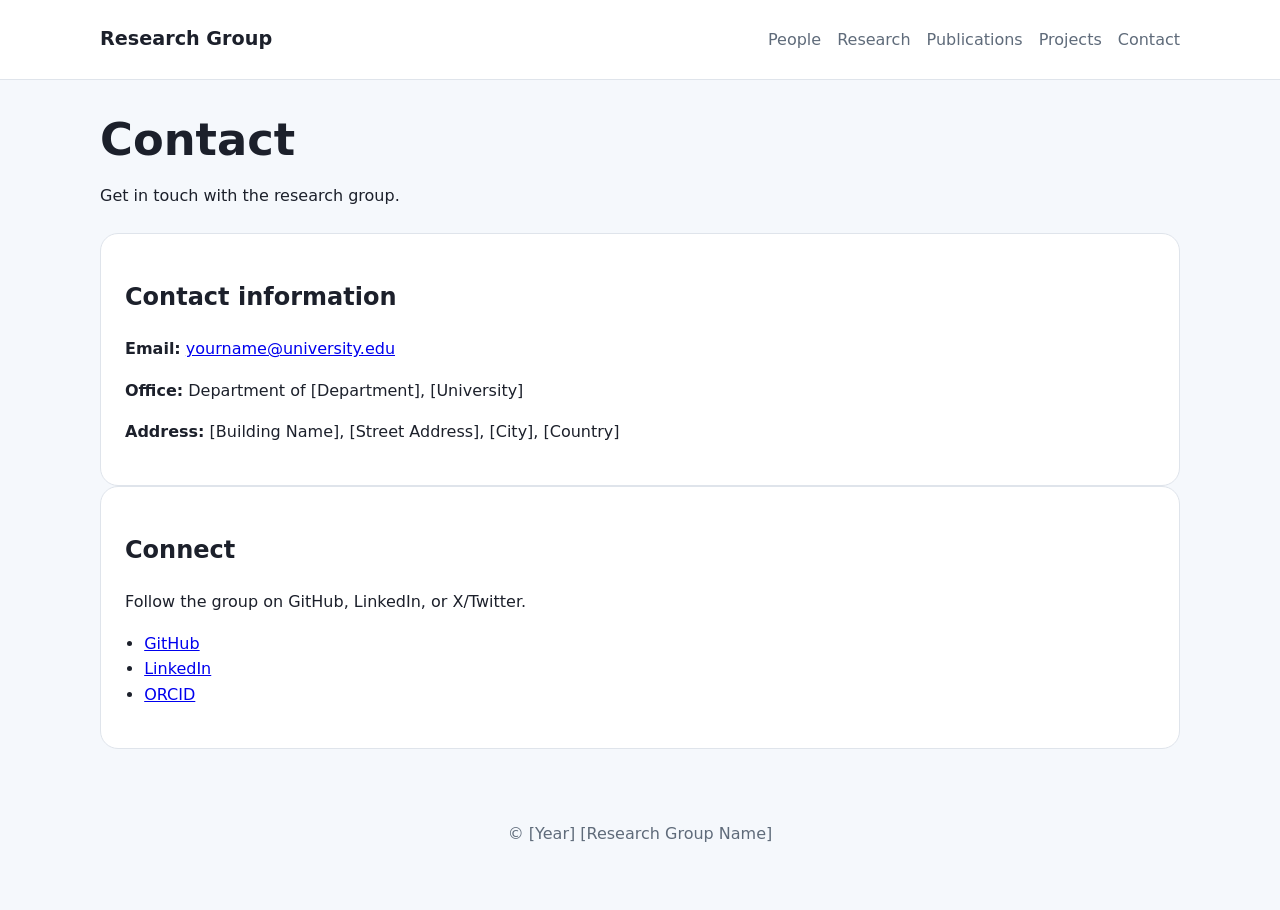
==== contact.html @ a51991b3 "Initial research group website scaffold" ====
<!DOCTYPE html>
<html lang="en">
<head>
  <meta charset="UTF-8" />
  <meta name="viewport" content="width=device-width, initial-scale=1.0" />
  <title>Contact | Research Group</title>
  <link rel="stylesheet" href="css/styles.css" />
</head>
<body>
  <header class="site-header">
    <div class="container">
      <a class="brand" href="index.html">Research Group</a>
      <nav>
        <a href="people.html">People</a>
        <a href="research.html">Research</a>
        <a href="publications.html">Publications</a>
        <a href="projects.html">Projects</a>
        <a href="contact.html">Contact</a>
      </nav>
    </div>
  </header>

  <main class="container">
    <section class="page-title">
      <h1>Contact</h1>
      <p>Get in touch with the research group.</p>
    </section>

    <section class="content-block contact-block">
      <h2>Contact information</h2>
      <p><strong>Email:</strong> <a href="mailto:yourname@university.edu">yourname@university.edu</a></p>
      <p><strong>Office:</strong> Department of [Department], [University]</p>
      <p><strong>Address:</strong> [Building Name], [Street Address], [City], [Country]</p>
    </section>

    <section class="content-block">
      <h2>Connect</h2>
      <p>Follow the group on GitHub, LinkedIn, or X/Twitter.</p>
      <ul>
        <li><a href="#">GitHub</a></li>
        <li><a href="#">LinkedIn</a></li>
        <li><a href="#">ORCID</a></li>
      </ul>
    </section>
  </main>

  <footer class="site-footer">
    <div class="container">
      <p>© [Year] [Research Group Name]</p>
    </div>
  </footer>
</body>
</html>
---- css/styles.css ----
:root {
  --bg: #f5f8fc;
  --surface: #ffffff;
  --text: #1c202b;
  --muted: #5f6b7a;
  --accent: #2f6bf2;
  --border: #dfe4eb;
}

* {
  box-sizing: border-box;
}

body {
  margin: 0;
  font-family: Inter, system-ui, -apple-system, BlinkMacSystemFont, "Segoe UI", sans-serif;
  background: var(--bg);
  color: var(--text);
  line-height: 1.6;
}

.container {
  width: min(1080px, calc(100% - 2rem));
  margin: 0 auto;
  padding: 1.5rem 0;
}

.site-header {
  background: var(--surface);
  border-bottom: 1px solid var(--border);
  position: sticky;
  top: 0;
  z-index: 20;
}

.site-header .container {
  display: flex;
  align-items: center;
  justify-content: space-between;
  gap: 1rem;
}

.brand {
  font-weight: 700;
  font-size: 1.2rem;
  color: var(--text);
  text-decoration: none;
}

nav {
  display: flex;
  flex-wrap: wrap;
  gap: 1rem;
}

nav a {
  color: var(--muted);
  text-decoration: none;
}

nav a:hover {
  color: var(--text);
}

.hero {
  padding: 4rem 0;
}

.eyebrow {
  text-transform: uppercase;
  letter-spacing: 0.16em;
  font-size: 0.85rem;
  color: var(--accent);
  margin-bottom: 1rem;
}

h1 {
  font-size: clamp(2rem, 3.5vw, 3.5rem);
  margin: 0 0 1rem;
}

p {
  margin: 0 0 1rem;
}

.hero-links {
  display: flex;
  flex-wrap: wrap;
  gap: 1rem;
}

.button,
.button.secondary {
  padding: 0.9rem 1.5rem;
  border-radius: 999px;
  text-decoration: none;
  font-weight: 600;
}

.button {
  background: var(--accent);
  color: white;
}

.button.secondary {
  background: transparent;
  color: var(--accent);
  border: 1px solid var(--accent);
}

.feature-grid,
.profile-grid,
.project-grid {
  display: grid;
  gap: 1.5rem;
  grid-template-columns: repeat(auto-fit, minmax(240px, 1fr));
}

.feature-grid article,
.profile-card,
.project-grid article,
.publication-list article,
.content-block {
  background: var(--surface);
  border: 1px solid var(--border);
  border-radius: 18px;
  padding: 1.5rem;
}

.page-title {
  margin-bottom: 1.5rem;
}

.page-title h1 {
  margin-bottom: 0.5rem;
}

.publication-list article h2,
.project-grid article h2,
.profile-card h2 {
  margin-top: 0;
}

.contact-block ul,
.content-block ul {
  padding-left: 1.2rem;
}

.site-footer {
  padding: 1.5rem 0;
  text-align: center;
  color: var(--muted);
}

@media (max-width: 700px) {
  .site-header .container {
    flex-direction: column;
    align-items: flex-start;
  }

  .hero {
    padding-top: 2rem;
  }
}
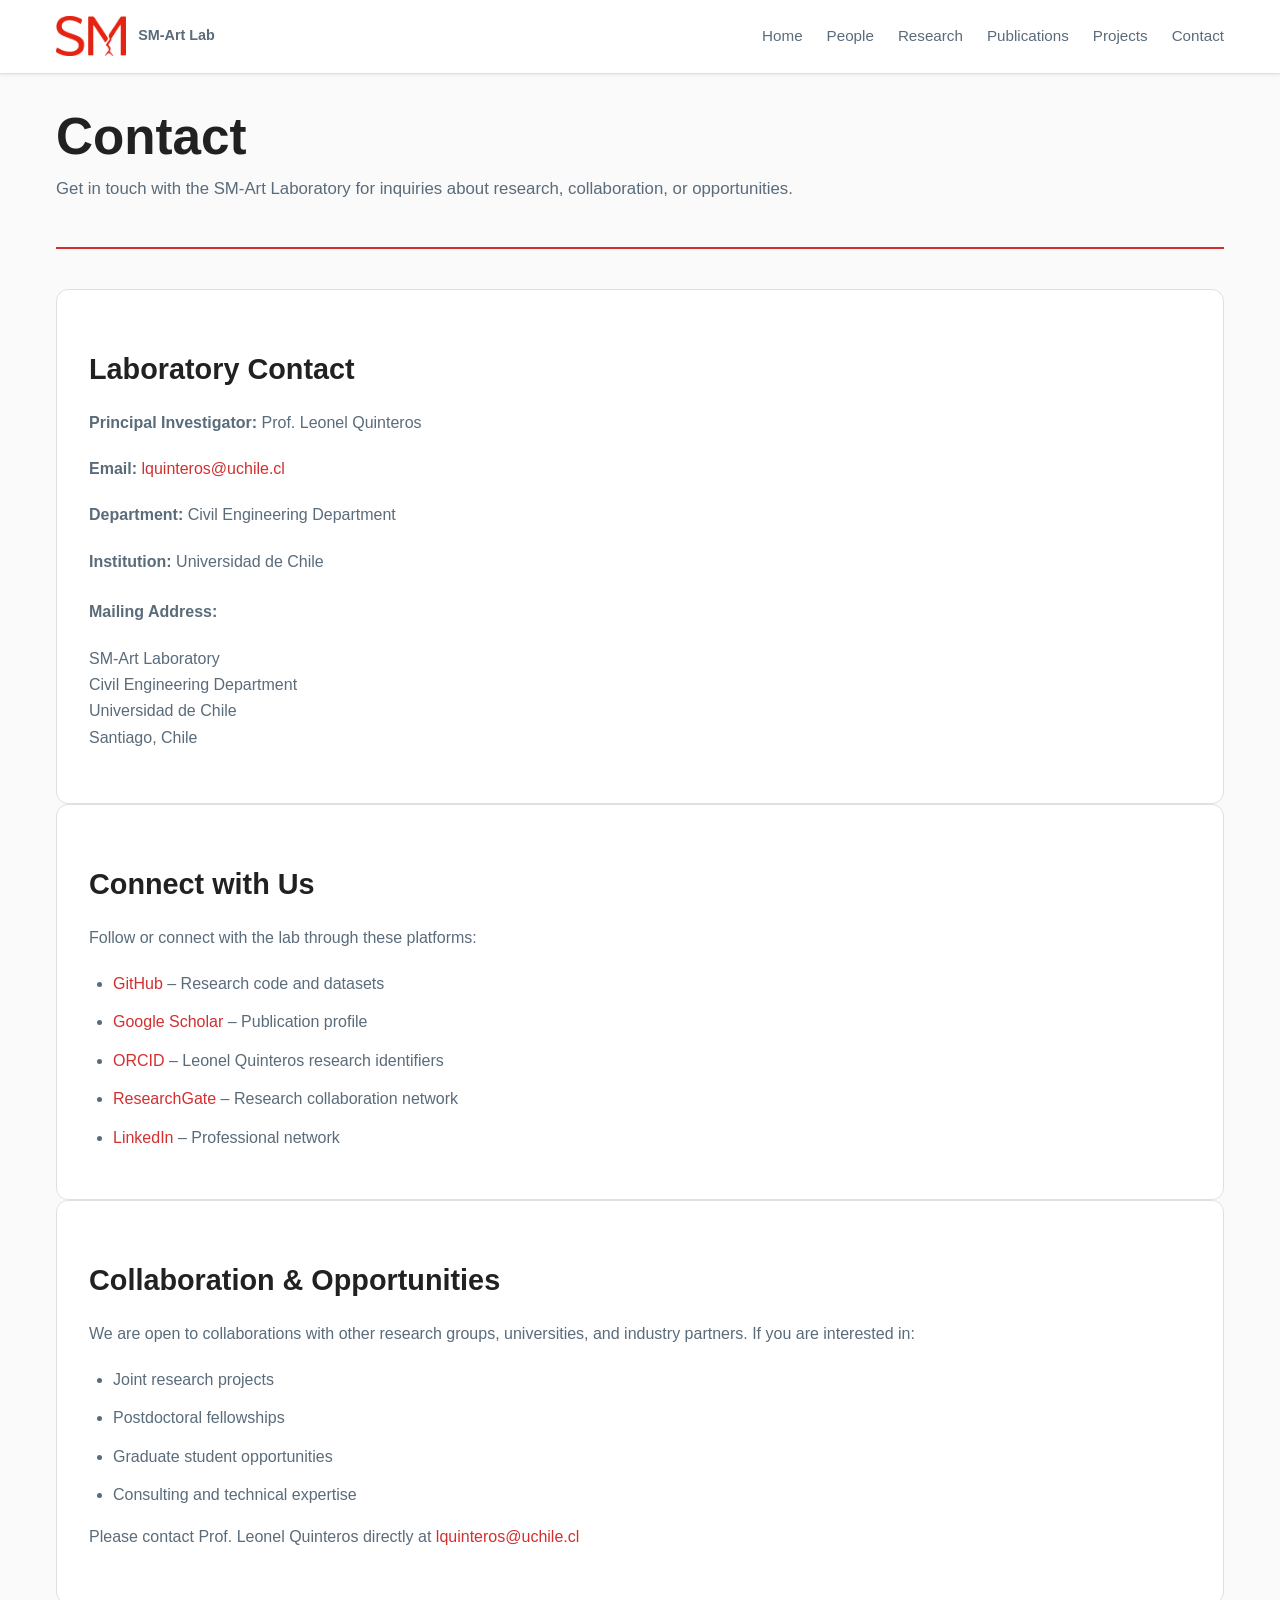
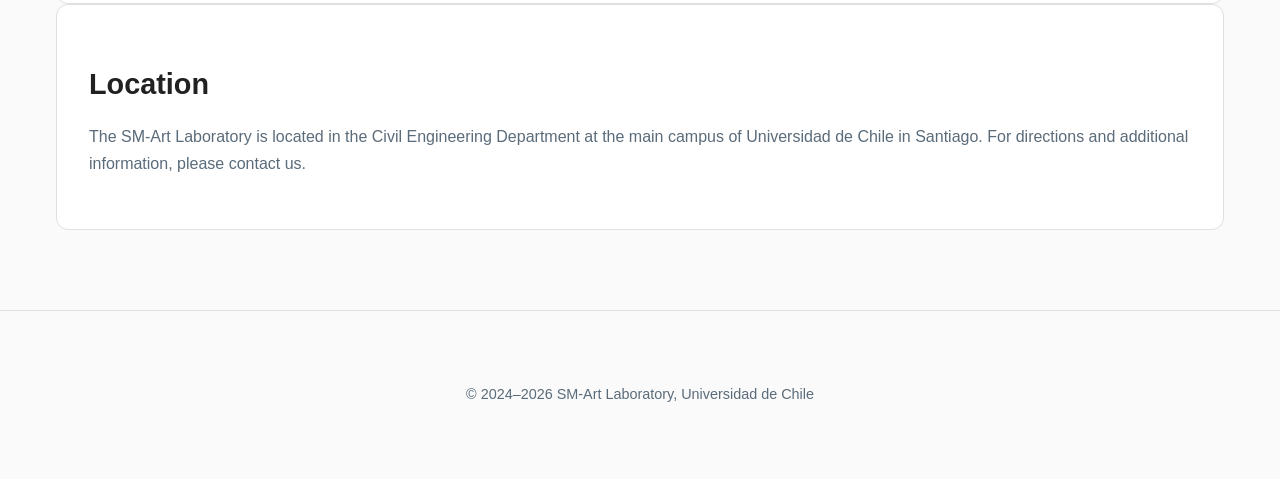
==== commit aa36b18a: "Redesign with SM-Art Lab branding, professional colors, and academic content" ====
--- a/contact.html
+++ b/contact.html
@@ -3,14 +3,18 @@
 <head>
   <meta charset="UTF-8" />
   <meta name="viewport" content="width=device-width, initial-scale=1.0" />
-  <title>Contact | Research Group</title>
+  <title>Contact | SM-Art Lab</title>
   <link rel="stylesheet" href="css/styles.css" />
 </head>
 <body>
   <header class="site-header">
     <div class="container">
-      <a class="brand" href="index.html">Research Group</a>
+      <a class="brand" href="index.html">
+        <img src="logo_short.png" alt="SM-Art Lab" />
+        <span class="brand-text">SM-Art Lab</span>
+      </a>
       <nav>
+        <a href="index.html">Home</a>
         <a href="people.html">People</a>
         <a href="research.html">Research</a>
         <a href="publications.html">Publications</a>
@@ -23,30 +27,57 @@
   <main class="container">
     <section class="page-title">
       <h1>Contact</h1>
-      <p>Get in touch with the research group.</p>
+      <p>Get in touch with the SM-Art Laboratory for inquiries about research, collaboration, or opportunities.</p>
     </section>
 
     <section class="content-block contact-block">
-      <h2>Contact information</h2>
-      <p><strong>Email:</strong> <a href="mailto:yourname@university.edu">yourname@university.edu</a></p>
-      <p><strong>Office:</strong> Department of [Department], [University]</p>
-      <p><strong>Address:</strong> [Building Name], [Street Address], [City], [Country]</p>
+      <h2>Laboratory Contact</h2>
+      <p><strong>Principal Investigator:</strong> Prof. Leonel Quinteros</p>
+      <p><strong>Email:</strong> <a href="mailto:lquinteros@uchile.cl">lquinteros@uchile.cl</a></p>
+      <p><strong>Department:</strong> Civil Engineering Department</p>
+      <p><strong>Institution:</strong> Universidad de Chile</p>
+      <p style="margin-top: 1.5rem;"><strong>Mailing Address:</strong></p>
+      <p>
+        SM-Art Laboratory<br />
+        Civil Engineering Department<br />
+        Universidad de Chile<br />
+        Santiago, Chile
+      </p>
     </section>
 
     <section class="content-block">
-      <h2>Connect</h2>
-      <p>Follow the group on GitHub, LinkedIn, or X/Twitter.</p>
+      <h2>Connect with Us</h2>
+      <p>Follow or connect with the lab through these platforms:</p>
       <ul>
-        <li><a href="#">GitHub</a></li>
-        <li><a href="#">LinkedIn</a></li>
-        <li><a href="#">ORCID</a></li>
+        <li><a href="#">GitHub</a> – Research code and datasets</li>
+        <li><a href="#">Google Scholar</a> – Publication profile</li>
+        <li><a href="#">ORCID</a> – Leonel Quinteros research identifiers</li>
+        <li><a href="#">ResearchGate</a> – Research collaboration network</li>
+        <li><a href="#">LinkedIn</a> – Professional network</li>
       </ul>
+    </section>
+
+    <section class="content-block">
+      <h2>Collaboration & Opportunities</h2>
+      <p>We are open to collaborations with other research groups, universities, and industry partners. If you are interested in:</p>
+      <ul>
+        <li>Joint research projects</li>
+        <li>Postdoctoral fellowships</li>
+        <li>Graduate student opportunities</li>
+        <li>Consulting and technical expertise</li>
+      </ul>
+      <p>Please contact Prof. Leonel Quinteros directly at <a href="mailto:lquinteros@uchile.cl">lquinteros@uchile.cl</a></p>
+    </section>
+
+    <section class="content-block">
+      <h2>Location</h2>
+      <p>The SM-Art Laboratory is located in the Civil Engineering Department at the main campus of Universidad de Chile in Santiago. For directions and additional information, please contact us.</p>
     </section>
   </main>
 
   <footer class="site-footer">
     <div class="container">
-      <p>© [Year] [Research Group Name]</p>
+      <p>© 2024–2026 SM-Art Laboratory, Universidad de Chile</p>
     </div>
   </footer>
 </body>
--- a/css/styles.css
+++ b/css/styles.css
@@ -1,119 +1,201 @@
 :root {
-  --bg: #f5f8fc;
-  --surface: #ffffff;
-  --text: #1c202b;
-  --muted: #5f6b7a;
-  --accent: #2f6bf2;
-  --border: #dfe4eb;
+  --primary: #D32F2F;
+  --primary-dark: #B71C1C;
+  --gray-dark: #37474F;
+  --gray-med: #5A6B7A;
+  --gray-light: #90A4AE;
+  --bg: #FAFAFA;
+  --surface: #FFFFFF;
+  --text: #212121;
+  --border: #E0E0E0;
+  --accent: #D32F2F;
 }
 
 * {
   box-sizing: border-box;
 }
 
+html {
+  scroll-behavior: smooth;
+}
+
 body {
   margin: 0;
-  font-family: Inter, system-ui, -apple-system, BlinkMacSystemFont, "Segoe UI", sans-serif;
+  font-family: -apple-system, BlinkMacSystemFont, "Segoe UI", "Helvetica Neue", sans-serif;
   background: var(--bg);
   color: var(--text);
-  line-height: 1.6;
+  line-height: 1.65;
 }
 
 .container {
-  width: min(1080px, calc(100% - 2rem));
+  width: min(1200px, calc(100% - 2rem));
   margin: 0 auto;
-  padding: 1.5rem 0;
-}
-
+  padding: 2rem 1rem;
+}
+
+/* Header & Navigation */
 .site-header {
   background: var(--surface);
   border-bottom: 1px solid var(--border);
   position: sticky;
   top: 0;
-  z-index: 20;
+  z-index: 30;
+  box-shadow: 0 1px 3px rgba(0,0,0,0.08);
 }
 
 .site-header .container {
   display: flex;
   align-items: center;
   justify-content: space-between;
-  gap: 1rem;
+  gap: 2rem;
+  padding: 1rem 1rem;
 }
 
 .brand {
-  font-weight: 700;
-  font-size: 1.2rem;
+  display: flex;
+  align-items: center;
+  gap: 0.75rem;
+  text-decoration: none;
+  font-weight: 600;
   color: var(--text);
-  text-decoration: none;
+}
+
+.brand img {
+  height: 40px;
+  width: auto;
+}
+
+.brand-text {
+  font-size: 0.9rem;
+  color: var(--gray-med);
 }
 
 nav {
   display: flex;
   flex-wrap: wrap;
-  gap: 1rem;
+  gap: 1.5rem;
+  margin-left: auto;
 }
 
 nav a {
-  color: var(--muted);
+  color: var(--gray-med);
   text-decoration: none;
+  font-weight: 500;
+  font-size: 0.95rem;
+  position: relative;
+}
+
+nav a::after {
+  content: '';
+  position: absolute;
+  bottom: -4px;
+  left: 0;
+  width: 0;
+  height: 2px;
+  background: var(--primary);
+  transition: width 0.3s ease;
 }
 
 nav a:hover {
-  color: var(--text);
-}
-
+  color: var(--primary);
+}
+
+nav a:hover::after {
+  width: 100%;
+}
+
+/* Hero Section */
 .hero {
-  padding: 4rem 0;
+  padding: 3rem 0;
+  text-align: center;
 }
 
 .eyebrow {
   text-transform: uppercase;
-  letter-spacing: 0.16em;
-  font-size: 0.85rem;
-  color: var(--accent);
-  margin-bottom: 1rem;
+  letter-spacing: 0.12em;
+  font-size: 0.8rem;
+  color: var(--primary);
+  margin-bottom: 0.5rem;
+  font-weight: 700;
 }
 
 h1 {
-  font-size: clamp(2rem, 3.5vw, 3.5rem);
+  font-size: clamp(2.2rem, 5vw, 3.2rem);
   margin: 0 0 1rem;
+  font-weight: 700;
+  color: var(--text);
+  line-height: 1.2;
+}
+
+h2 {
+  font-size: clamp(1.4rem, 3vw, 1.8rem);
+  margin: 1.5rem 0 1rem;
+  font-weight: 700;
+  color: var(--text);
 }
 
 p {
-  margin: 0 0 1rem;
+  margin: 0 0 1.25rem;
+  color: var(--gray-med);
+  font-size: 1rem;
+}
+
+.hero > p {
+  font-size: 1.1rem;
+  max-width: 600px;
+  margin: 0 auto 2rem;
 }
 
 .hero-links {
   display: flex;
   flex-wrap: wrap;
   gap: 1rem;
+  justify-content: center;
+  margin-top: 2rem;
 }
 
 .button,
 .button.secondary {
-  padding: 0.9rem 1.5rem;
-  border-radius: 999px;
+  padding: 0.85rem 1.8rem;
+  border-radius: 6px;
   text-decoration: none;
   font-weight: 600;
+  font-size: 0.95rem;
+  border: none;
+  cursor: pointer;
+  transition: all 0.3s ease;
+  display: inline-block;
 }
 
 .button {
-  background: var(--accent);
+  background: var(--primary);
   color: white;
+}
+
+.button:hover {
+  background: var(--primary-dark);
+  transform: translateY(-2px);
+  box-shadow: 0 4px 12px rgba(211, 47, 47, 0.25);
 }
 
 .button.secondary {
   background: transparent;
-  color: var(--accent);
-  border: 1px solid var(--accent);
-}
-
+  color: var(--primary);
+  border: 1.5px solid var(--primary);
+}
+
+.button.secondary:hover {
+  background: rgba(211, 47, 47, 0.05);
+}
+
+/* Grids */
 .feature-grid,
 .profile-grid,
 .project-grid {
   display: grid;
-  gap: 1.5rem;
-  grid-template-columns: repeat(auto-fit, minmax(240px, 1fr));
+  gap: 2rem;
+  grid-template-columns: repeat(auto-fit, minmax(280px, 1fr));
+  margin: 2rem 0;
 }
 
 .feature-grid article,
@@ -123,42 +205,106 @@
 .content-block {
   background: var(--surface);
   border: 1px solid var(--border);
-  border-radius: 18px;
-  padding: 1.5rem;
-}
-
+  border-radius: 12px;
+  padding: 2rem;
+  transition: all 0.3s ease;
+}
+
+.feature-grid article:hover,
+.profile-card:hover,
+.project-grid article:hover,
+.publication-list article:hover {
+  border-color: var(--primary);
+  box-shadow: 0 4px 16px rgba(211, 47, 47, 0.1);
+  transform: translateY(-2px);
+}
+
+/* Page Title */
 .page-title {
-  margin-bottom: 1.5rem;
+  margin-bottom: 2.5rem;
+  padding-bottom: 1.5rem;
+  border-bottom: 2px solid var(--primary);
 }
 
 .page-title h1 {
   margin-bottom: 0.5rem;
 }
 
+.page-title p {
+  font-size: 1.05rem;
+}
+
+/* Article Elements */
 .publication-list article h2,
 .project-grid article h2,
-.profile-card h2 {
+.profile-card h2,
+.feature-grid article h2 {
   margin-top: 0;
+  color: var(--primary);
 }
 
 .contact-block ul,
 .content-block ul {
-  padding-left: 1.2rem;
-}
-
+  padding-left: 1.5rem;
+  color: var(--gray-med);
+}
+
+.content-block ul li {
+  margin-bottom: 0.75rem;
+}
+
+/* Links */
+a {
+  color: var(--primary);
+  text-decoration: none;
+  border-bottom: 1px solid transparent;
+  transition: border-color 0.3s ease;
+}
+
+a:hover {
+  border-bottom: 1px solid var(--primary);
+}
+
+/* Footer */
 .site-footer {
-  padding: 1.5rem 0;
+  padding: 2.5rem 1rem;
   text-align: center;
-  color: var(--muted);
-}
-
-@media (max-width: 700px) {
+  color: var(--gray-light);
+  border-top: 1px solid var(--border);
+  background: #FAFAFA;
+  margin-top: 3rem;
+}
+
+.site-footer p {
+  margin: 0;
+  font-size: 0.9rem;
+}
+
+/* Responsive */
+@media (max-width: 768px) {
   .site-header .container {
     flex-direction: column;
     align-items: flex-start;
+    gap: 1rem;
+  }
+
+  nav {
+    width: 100%;
+    margin-left: 0;
+    gap: 1rem;
   }
 
   .hero {
-    padding-top: 2rem;
-  }
-}
+    padding: 2rem 0;
+  }
+
+  h1 {
+    font-size: 1.8rem;
+  }
+
+  .feature-grid,
+  .profile-grid,
+  .project-grid {
+    grid-template-columns: 1fr;
+  }
+}
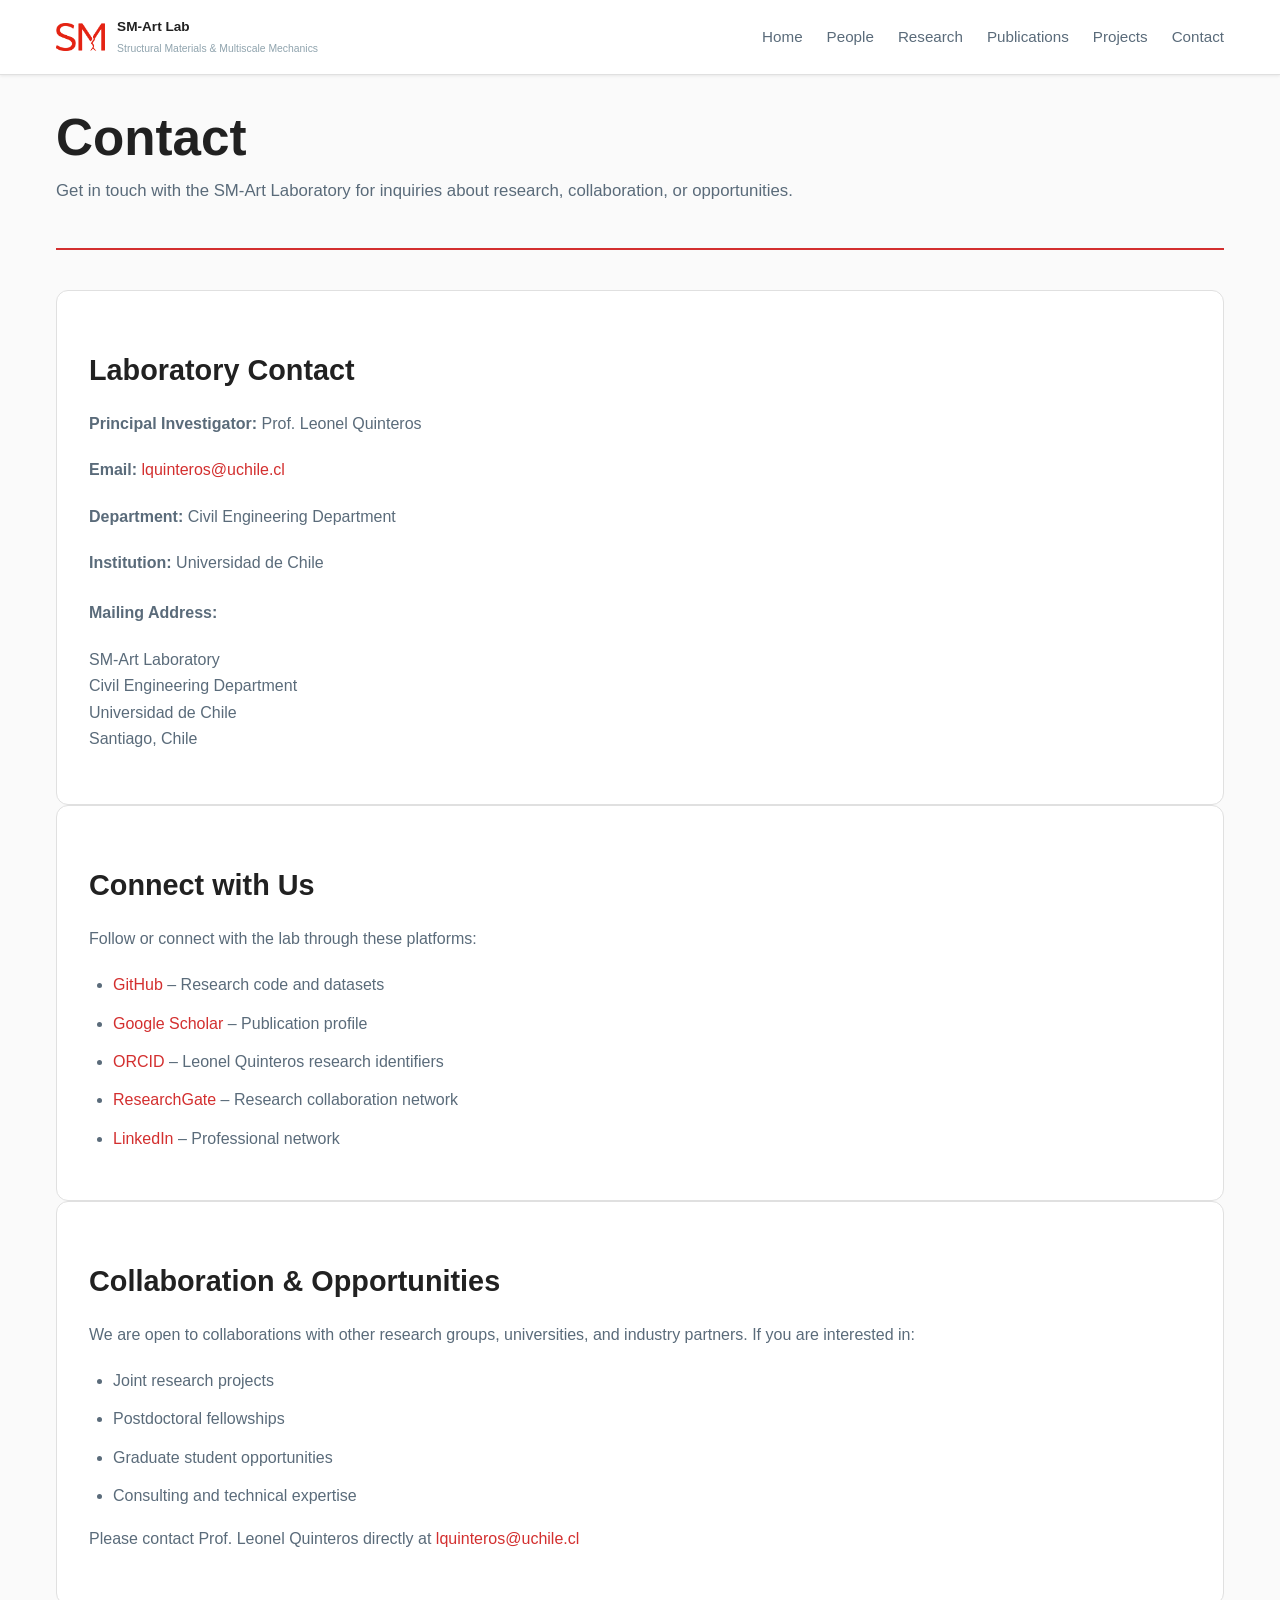
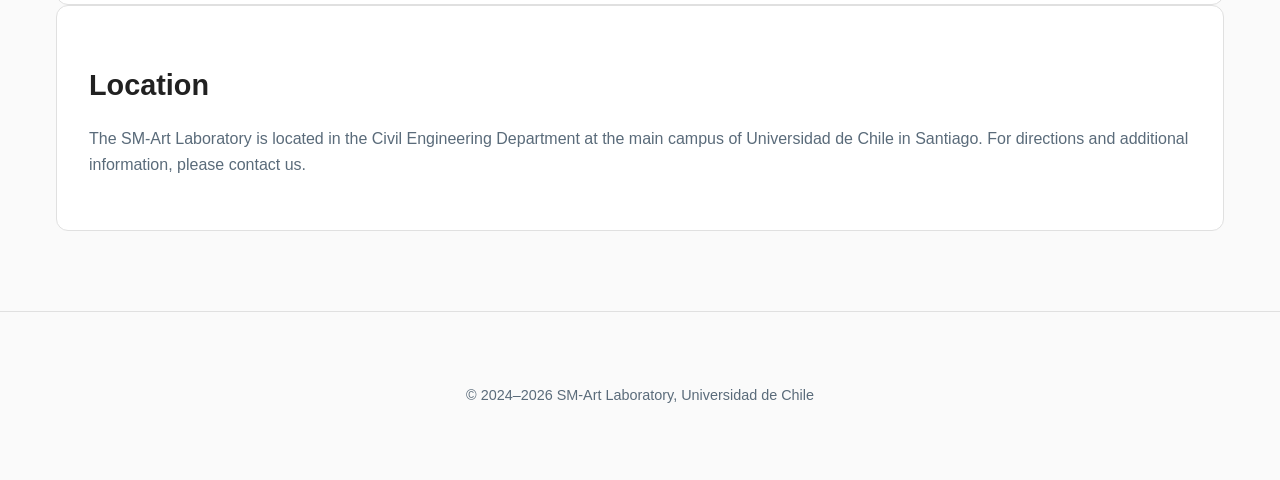
==== commit 6005c369: "Reduce logo size and add full lab name with meaning below SM" ====
--- a/contact.html
+++ b/contact.html
@@ -11,7 +11,10 @@
     <div class="container">
       <a class="brand" href="index.html">
         <img src="logo_short.png" alt="SM-Art Lab" />
-        <span class="brand-text">SM-Art Lab</span>
+        <div class="brand-text">
+          <strong>SM-Art Lab</strong>
+          <small>Structural Materials & Multiscale Mechanics</small>
+        </div>
       </a>
       <nav>
         <a href="index.html">Home</a>
--- a/css/styles.css
+++ b/css/styles.css
@@ -61,13 +61,29 @@
 }
 
 .brand img {
-  height: 40px;
+  height: 28px;
   width: auto;
 }
 
 .brand-text {
-  font-size: 0.9rem;
-  color: var(--gray-med);
+  display: flex;
+  flex-direction: column;
+  gap: 0.1rem;
+  font-size: 0.75rem;
+}
+
+.brand-text strong {
+  display: block;
+  font-size: 0.85rem;
+  color: var(--text);
+  font-weight: 700;
+}
+
+.brand-text small {
+  display: block;
+  font-size: 0.65rem;
+  color: var(--gray-light);
+  font-weight: 400;
 }
 
 nav {
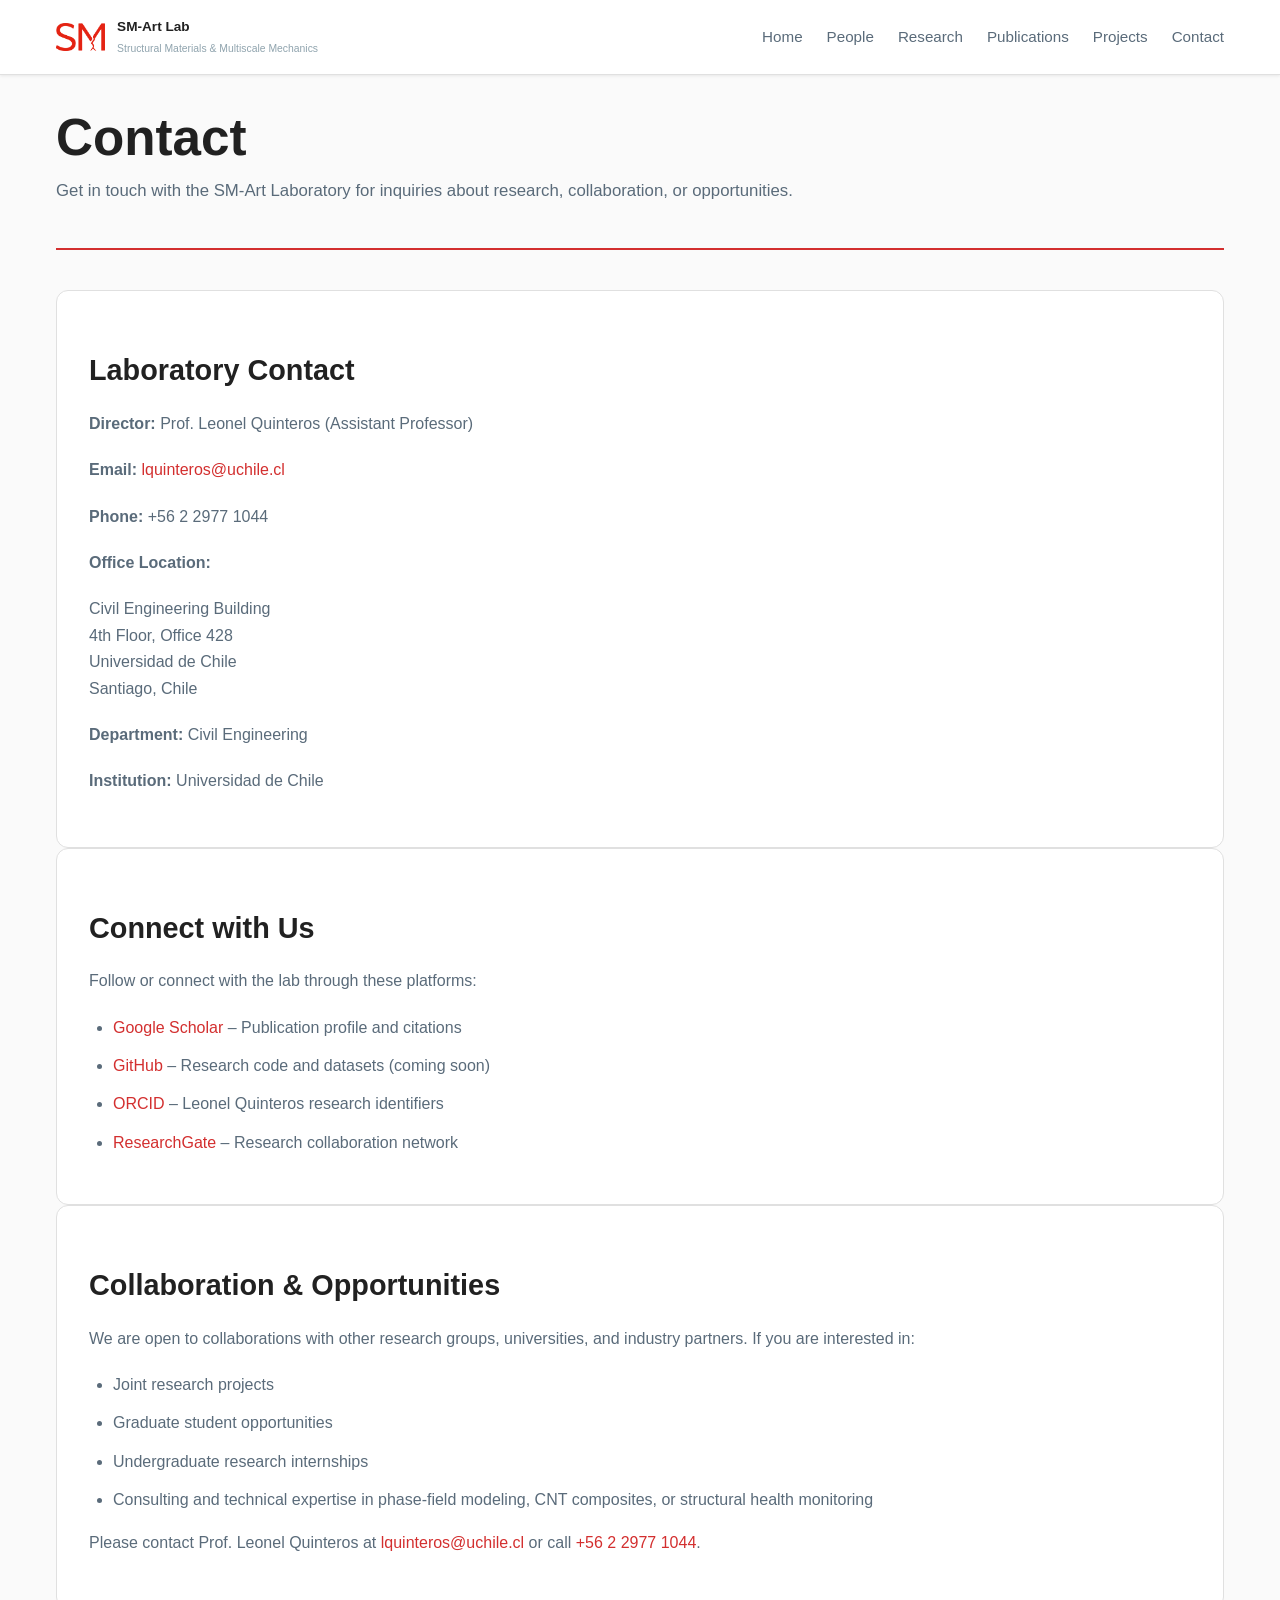
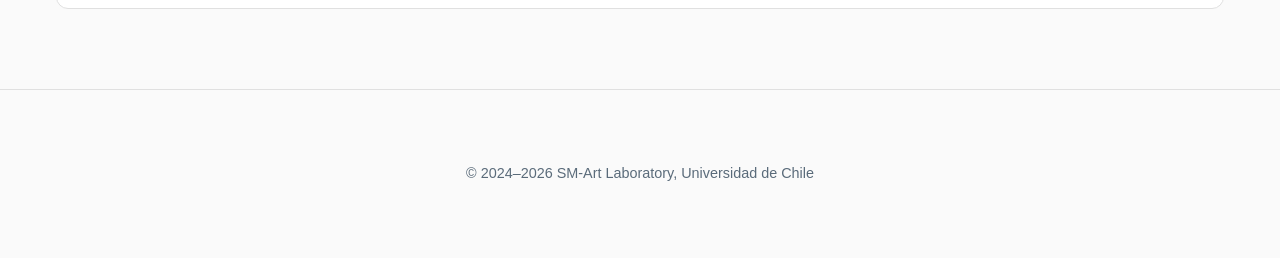
==== commit e0d8f1a6: "Populate site with real team, publications, projects, and research info" ====
--- a/contact.html
+++ b/contact.html
@@ -35,28 +35,28 @@
 
     <section class="content-block contact-block">
       <h2>Laboratory Contact</h2>
-      <p><strong>Principal Investigator:</strong> Prof. Leonel Quinteros</p>
+      <p><strong>Director:</strong> Prof. Leonel Quinteros (Assistant Professor)</p>
       <p><strong>Email:</strong> <a href="mailto:lquinteros@uchile.cl">lquinteros@uchile.cl</a></p>
-      <p><strong>Department:</strong> Civil Engineering Department</p>
-      <p><strong>Institution:</strong> Universidad de Chile</p>
-      <p style="margin-top: 1.5rem;"><strong>Mailing Address:</strong></p>
+      <p><strong>Phone:</strong> +56 2 2977 1044</p>
+      <p style="margin-top: 1rem;"><strong>Office Location:</strong></p>
       <p>
-        SM-Art Laboratory<br />
-        Civil Engineering Department<br />
+        Civil Engineering Building<br />
+        4th Floor, Office 428<br />
         Universidad de Chile<br />
         Santiago, Chile
       </p>
+      <p style="margin-top: 1rem;"><strong>Department:</strong> Civil Engineering</p>
+      <p><strong>Institution:</strong> Universidad de Chile</p>
     </section>
 
     <section class="content-block">
       <h2>Connect with Us</h2>
       <p>Follow or connect with the lab through these platforms:</p>
       <ul>
-        <li><a href="#">GitHub</a> – Research code and datasets</li>
-        <li><a href="#">Google Scholar</a> – Publication profile</li>
+        <li><a href="https://scholar.google.com/citations?user=kByASicAAAAJ&hl=es" target="_blank">Google Scholar</a> – Publication profile and citations</li>
+        <li><a href="#">GitHub</a> – Research code and datasets (coming soon)</li>
         <li><a href="#">ORCID</a> – Leonel Quinteros research identifiers</li>
         <li><a href="#">ResearchGate</a> – Research collaboration network</li>
-        <li><a href="#">LinkedIn</a> – Professional network</li>
       </ul>
     </section>
 
@@ -65,16 +65,11 @@
       <p>We are open to collaborations with other research groups, universities, and industry partners. If you are interested in:</p>
       <ul>
         <li>Joint research projects</li>
-        <li>Postdoctoral fellowships</li>
         <li>Graduate student opportunities</li>
-        <li>Consulting and technical expertise</li>
+        <li>Undergraduate research internships</li>
+        <li>Consulting and technical expertise in phase-field modeling, CNT composites, or structural health monitoring</li>
       </ul>
-      <p>Please contact Prof. Leonel Quinteros directly at <a href="mailto:lquinteros@uchile.cl">lquinteros@uchile.cl</a></p>
-    </section>
-
-    <section class="content-block">
-      <h2>Location</h2>
-      <p>The SM-Art Laboratory is located in the Civil Engineering Department at the main campus of Universidad de Chile in Santiago. For directions and additional information, please contact us.</p>
+      <p>Please contact Prof. Leonel Quinteros at <a href="mailto:lquinteros@uchile.cl">lquinteros@uchile.cl</a> or call <a href="tel:+56229771044">+56 2 2977 1044</a>.</p>
     </section>
   </main>
 
